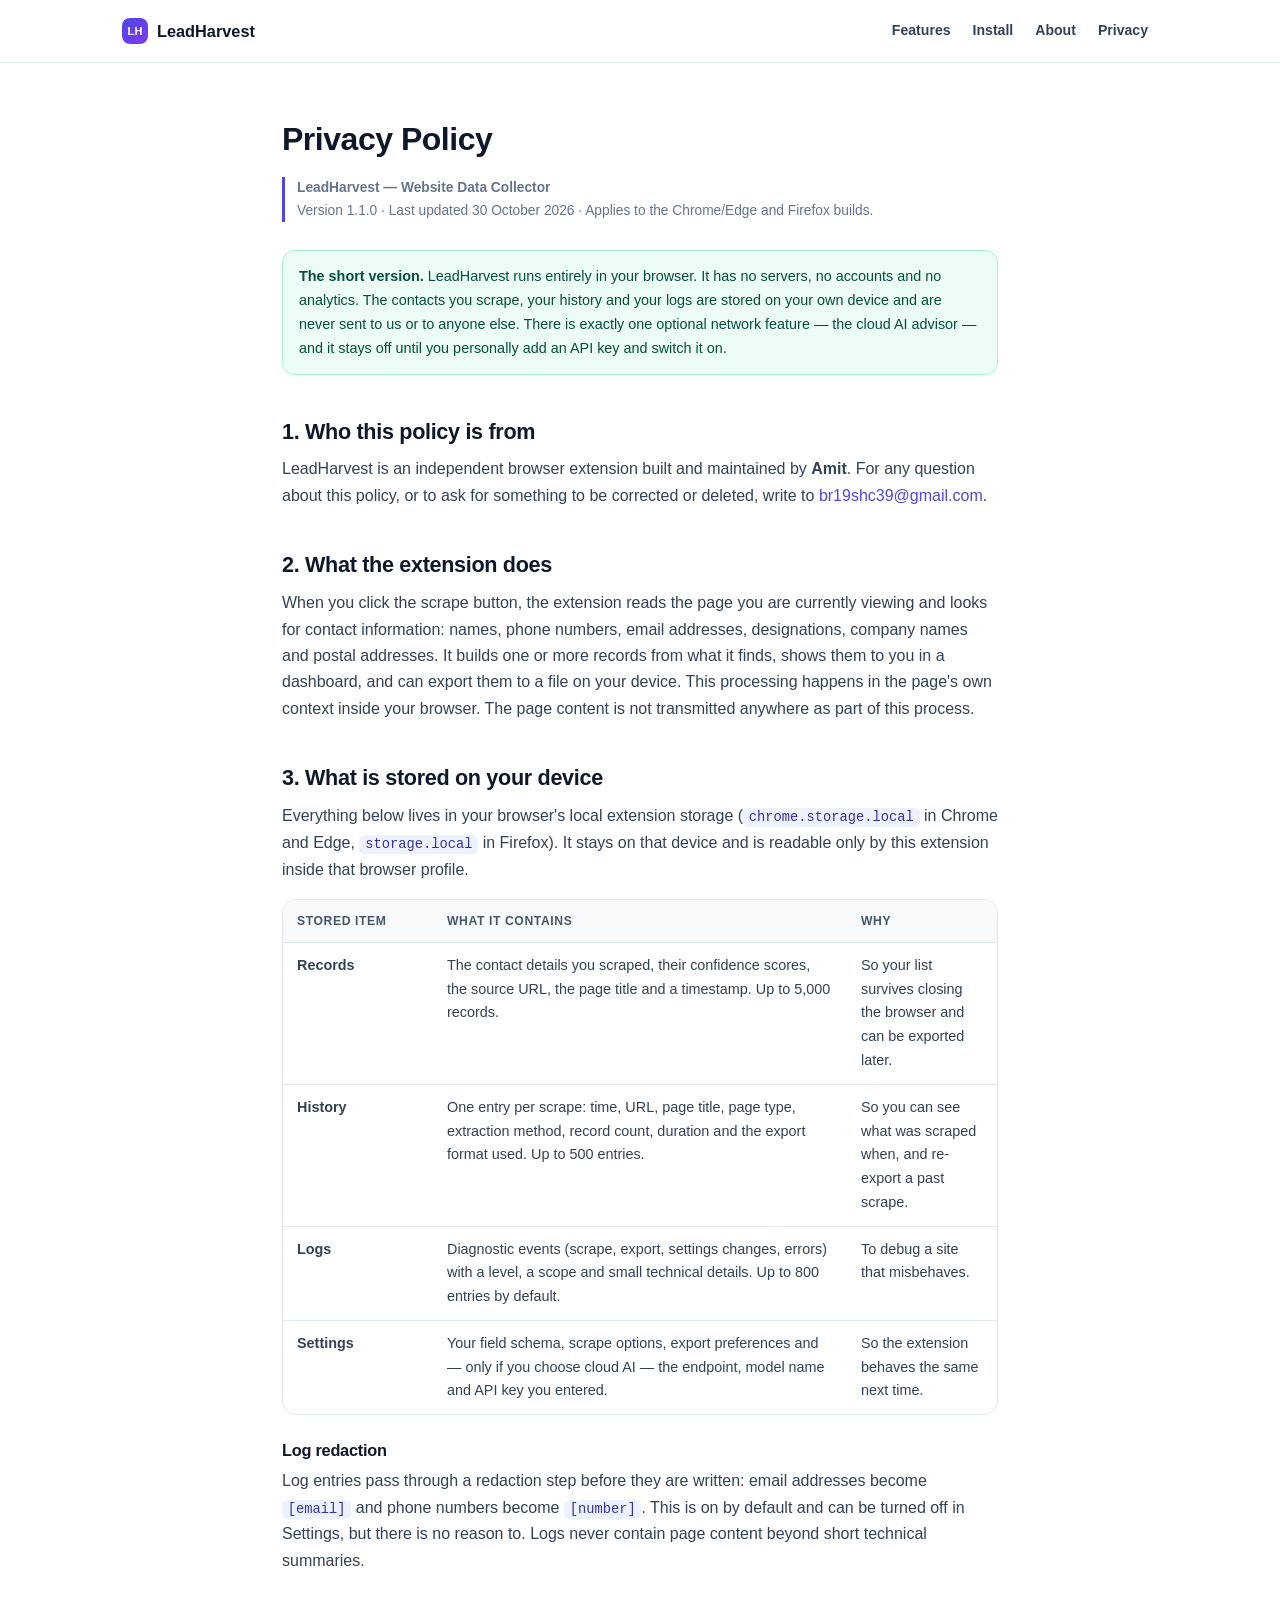
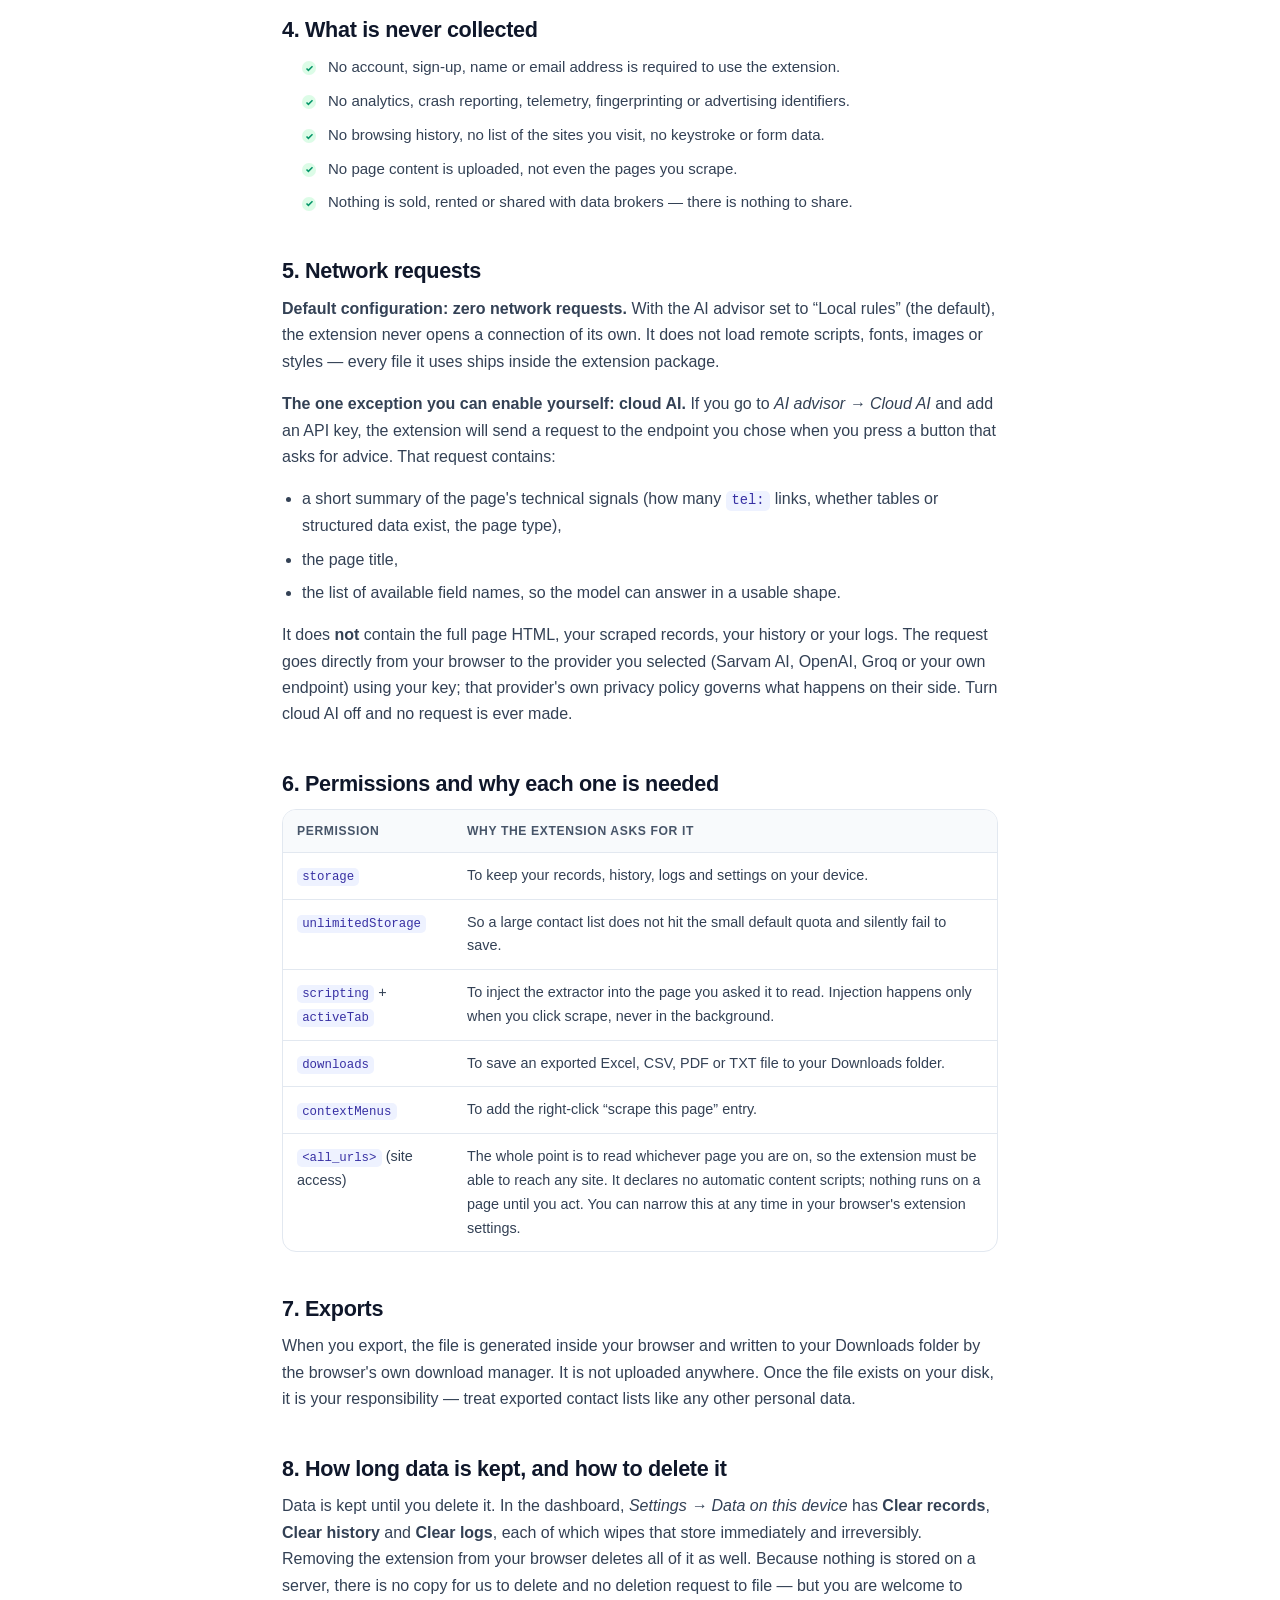
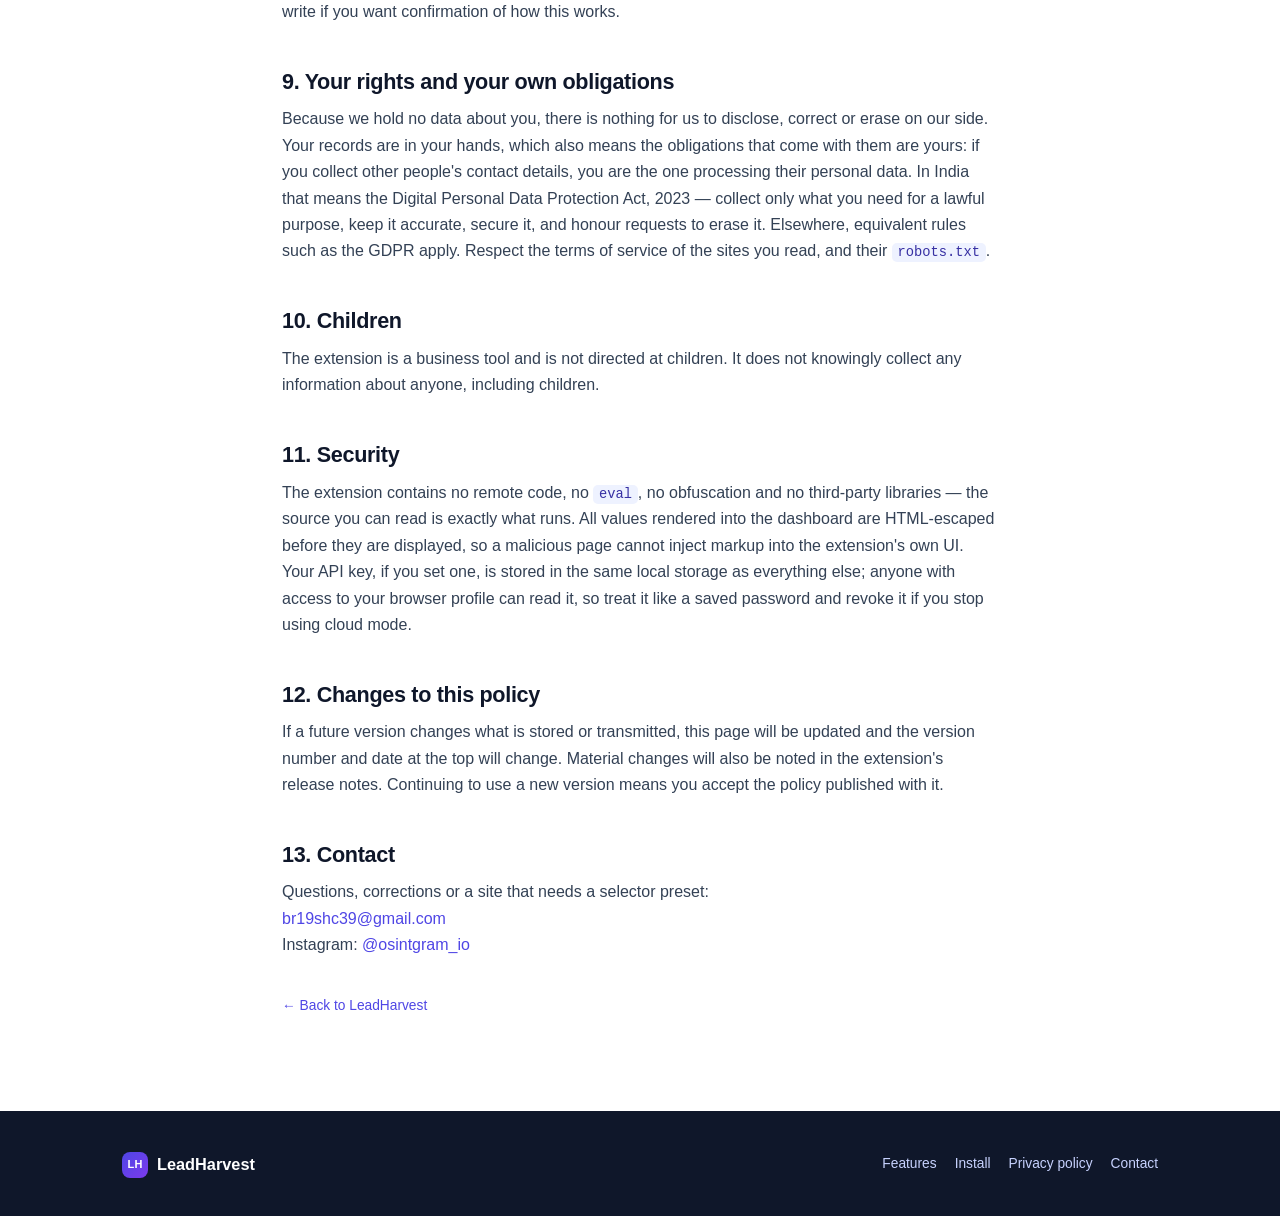
==== docs/privacy.html @ 771bff23 "LeadHarvest v1.1.0 — cross-browser extension, docs site, audit - Chrome 121+ / Firefox 140+ from a s" ====
<!doctype html>
<html lang="en">
<head>
<meta charset="utf-8">
<meta name="viewport" content="width=device-width,initial-scale=1">
<title>Privacy Policy — LeadHarvest</title>
<meta name="description" content="LeadHarvest privacy policy: what the extension stores on your device, what it never collects, and the single optional network request you can enable yourself.">
<meta name="theme-color" content="#4f46e5">
<link rel="icon" href="data:image/svg+xml,%3Csvg xmlns='http://www.w3.org/2000/svg' viewBox='0 0 64 64'%3E%3Crect width='64' height='64' rx='15' fill='%234f46e5'/%3E%3Cpath d='M14 17h36L37 34v13l-10 6V34z' fill='white'/%3E%3C/svg%3E">
<link rel="stylesheet" href="assets/style.css">
</head>
<body>

<header class="nav">
  <div class="wrap">
    <a class="brand" href="index.html"><span class="mark">LH</span> LeadHarvest</a>
    <nav>
      <a href="index.html#features">Features</a>
      <a href="index.html#install">Install</a>
      <a href="index.html#about">About</a>
      <a href="privacy.html">Privacy</a>
    </nav>
  </div>
</header>

<main class="doc">
  <h1 style="font-size:2rem">Privacy Policy</h1>
  <div class="updated">
    <b>LeadHarvest — Website Data Collector</b><br>
    Version 1.1.0 · Last updated 30 October 2026 · Applies to the Chrome/Edge and Firefox builds.
  </div>

  <div class="note green">
    <b>The short version.</b> LeadHarvest runs entirely in your browser. It has no servers, no accounts and no
    analytics. The contacts you scrape, your history and your logs are stored on your own device and are never
    sent to us or to anyone else. There is exactly one optional network feature — the cloud AI advisor — and it
    stays off until you personally add an API key and switch it on.
  </div>

  <h2>1. Who this policy is from</h2>
  <p>LeadHarvest is an independent browser extension built and maintained by <b>Amit</b>. For any question about
  this policy, or to ask for something to be corrected or deleted, write to
  <a href="mailto:br19shc39@gmail.com">br19shc39@gmail.com</a>.</p>

  <h2>2. What the extension does</h2>
  <p>When you click the scrape button, the extension reads the page you are currently viewing and looks for contact
  information: names, phone numbers, email addresses, designations, company names and postal addresses. It builds
  one or more records from what it finds, shows them to you in a dashboard, and can export them to a file on your
  device. This processing happens in the page's own context inside your browser. The page content is not
  transmitted anywhere as part of this process.</p>

  <h2>3. What is stored on your device</h2>
  <p>Everything below lives in your browser's local extension storage (<code>chrome.storage.local</code> in Chrome
  and Edge, <code>storage.local</code> in Firefox). It stays on that device and is readable only by this extension
  inside that browser profile.</p>

  <div class="tablewrap">
    <table>
      <thead><tr><th style="width:150px">Stored item</th><th>What it contains</th><th style="width:150px">Why</th></tr></thead>
      <tbody>
        <tr><td><b>Records</b></td><td>The contact details you scraped, their confidence scores, the source URL, the page title and a timestamp. Up to 5,000 records.</td><td>So your list survives closing the browser and can be exported later.</td></tr>
        <tr><td><b>History</b></td><td>One entry per scrape: time, URL, page title, page type, extraction method, record count, duration and the export format used. Up to 500 entries.</td><td>So you can see what was scraped when, and re-export a past scrape.</td></tr>
        <tr><td><b>Logs</b></td><td>Diagnostic events (scrape, export, settings changes, errors) with a level, a scope and small technical details. Up to 800 entries by default.</td><td>To debug a site that misbehaves.</td></tr>
        <tr><td><b>Settings</b></td><td>Your field schema, scrape options, export preferences and — only if you choose cloud AI — the endpoint, model name and API key you entered.</td><td>So the extension behaves the same next time.</td></tr>
      </tbody>
    </table>
  </div>

  <h3>Log redaction</h3>
  <p>Log entries pass through a redaction step before they are written: email addresses become
  <code>[email]</code> and phone numbers become <code>[number]</code>. This is on by default and can be turned off
  in Settings, but there is no reason to. Logs never contain page content beyond short technical summaries.</p>

  <h2>4. What is never collected</h2>
  <ul class="ticks">
    <li>No account, sign-up, name or email address is required to use the extension.</li>
    <li>No analytics, crash reporting, telemetry, fingerprinting or advertising identifiers.</li>
    <li>No browsing history, no list of the sites you visit, no keystroke or form data.</li>
    <li>No page content is uploaded, not even the pages you scrape.</li>
    <li>Nothing is sold, rented or shared with data brokers — there is nothing to share.</li>
  </ul>

  <h2>5. Network requests</h2>
  <p><b>Default configuration: zero network requests.</b> With the AI advisor set to “Local rules” (the default),
  the extension never opens a connection of its own. It does not load remote scripts, fonts, images or styles —
  every file it uses ships inside the extension package.</p>

  <p><b>The one exception you can enable yourself: cloud AI.</b> If you go to <i>AI advisor → Cloud AI</i> and add
  an API key, the extension will send a request to the endpoint you chose when you press a button that asks for
  advice. That request contains:</p>
  <ul>
    <li>a short summary of the page's technical signals (how many <code>tel:</code> links, whether tables or
      structured data exist, the page type),</li>
    <li>the page title,</li>
    <li>the list of available field names, so the model can answer in a usable shape.</li>
  </ul>
  <p>It does <b>not</b> contain the full page HTML, your scraped records, your history or your logs. The request goes
  directly from your browser to the provider you selected (Sarvam AI, OpenAI, Groq or your own endpoint) using your
  key; that provider's own privacy policy governs what happens on their side. Turn cloud AI off and no request is
  ever made.</p>

  <h2>6. Permissions and why each one is needed</h2>
  <div class="tablewrap">
    <table>
      <thead><tr><th style="width:170px">Permission</th><th>Why the extension asks for it</th></tr></thead>
      <tbody>
        <tr><td><code>storage</code></td><td>To keep your records, history, logs and settings on your device.</td></tr>
        <tr><td><code>unlimitedStorage</code></td><td>So a large contact list does not hit the small default quota and silently fail to save.</td></tr>
        <tr><td><code>scripting</code> + <code>activeTab</code></td><td>To inject the extractor into the page you asked it to read. Injection happens only when you click scrape, never in the background.</td></tr>
        <tr><td><code>downloads</code></td><td>To save an exported Excel, CSV, PDF or TXT file to your Downloads folder.</td></tr>
        <tr><td><code>contextMenus</code></td><td>To add the right-click “scrape this page” entry.</td></tr>
        <tr><td><code>&lt;all_urls&gt;</code> (site access)</td><td>The whole point is to read whichever page you are on, so the extension must be able to reach any site. It declares no automatic content scripts; nothing runs on a page until you act. You can narrow this at any time in your browser's extension settings.</td></tr>
      </tbody>
    </table>
  </div>

  <h2>7. Exports</h2>
  <p>When you export, the file is generated inside your browser and written to your Downloads folder by the
  browser's own download manager. It is not uploaded anywhere. Once the file exists on your disk, it is your
  responsibility — treat exported contact lists like any other personal data.</p>

  <h2>8. How long data is kept, and how to delete it</h2>
  <p>Data is kept until you delete it. In the dashboard, <i>Settings → Data on this device</i> has
  <b>Clear records</b>, <b>Clear history</b> and <b>Clear logs</b>, each of which wipes that store immediately and
  irreversibly. Removing the extension from your browser deletes all of it as well. Because nothing is stored on a
  server, there is no copy for us to delete and no deletion request to file — but you are welcome to write if you
  want confirmation of how this works.</p>

  <h2>9. Your rights and your own obligations</h2>
  <p>Because we hold no data about you, there is nothing for us to disclose, correct or erase on our side. Your
  records are in your hands, which also means the obligations that come with them are yours: if you collect other
  people's contact details, you are the one processing their personal data. In India that means the Digital
  Personal Data Protection Act, 2023 — collect only what you need for a lawful purpose, keep it accurate, secure
  it, and honour requests to erase it. Elsewhere, equivalent rules such as the GDPR apply. Respect the terms of
  service of the sites you read, and their <code>robots.txt</code>.</p>

  <h2>10. Children</h2>
  <p>The extension is a business tool and is not directed at children. It does not knowingly collect any
  information about anyone, including children.</p>

  <h2>11. Security</h2>
  <p>The extension contains no remote code, no <code>eval</code>, no obfuscation and no third-party libraries — the
  source you can read is exactly what runs. All values rendered into the dashboard are HTML-escaped before they are
  displayed, so a malicious page cannot inject markup into the extension's own UI. Your API key, if you set one, is
  stored in the same local storage as everything else; anyone with access to your browser profile can read it, so
  treat it like a saved password and revoke it if you stop using cloud mode.</p>

  <h2>12. Changes to this policy</h2>
  <p>If a future version changes what is stored or transmitted, this page will be updated and the version number
  and date at the top will change. Material changes will also be noted in the extension's release notes. Continuing
  to use a new version means you accept the policy published with it.</p>

  <h2>13. Contact</h2>
  <p>Questions, corrections or a site that needs a selector preset:<br>
  <a href="mailto:br19shc39@gmail.com">br19shc39@gmail.com</a><br>
  Instagram: <a href="https://www.instagram.com/osintgram_io/" target="_blank" rel="noopener me">@osintgram_io</a></p>

  <p class="small muted" style="margin-top:36px"><a href="index.html">← Back to LeadHarvest</a></p>
</main>

<footer>
  <div class="wrap frow">
    <div><a class="brand" href="index.html" style="color:#fff"><span class="mark">LH</span> LeadHarvest</a></div>
    <div class="small" style="display:flex;gap:18px;flex-wrap:wrap">
      <a href="index.html#features">Features</a>
      <a href="index.html#install">Install</a>
      <a href="privacy.html">Privacy policy</a>
      <a href="mailto:br19shc39@gmail.com">Contact</a>
    </div>
  </div>
</footer>

</body>
</html>
---- docs/assets/style.css ----
:root{
  --ink:#0f172a; --body:#334155; --muted:#64748b; --line:#e2e8f0; --bg:#ffffff; --soft:#f7f8fc;
  --brand:#4f46e5; --brand-2:#7c3aed; --ok:#059669; --warn:#b45309;
  --radius:14px; --max:1080px;
  --shadow:0 1px 2px rgba(15,23,42,.05),0 12px 32px rgba(15,23,42,.07);
}
*{box-sizing:border-box}
html{scroll-behavior:smooth}
body{margin:0;background:var(--bg);color:var(--body);
  font:16px/1.65 -apple-system,BlinkMacSystemFont,"Segoe UI",Roboto,"Helvetica Neue",Arial,sans-serif;
  -webkit-font-smoothing:antialiased}
h1,h2,h3,h4{color:var(--ink);line-height:1.25;margin:0 0 .5em;letter-spacing:-.015em}
h1{font-size:clamp(2rem,4.4vw,3.1rem);font-weight:800}
h2{font-size:clamp(1.5rem,2.6vw,2rem);font-weight:750}
h3{font-size:1.1rem;font-weight:700}
p{margin:0 0 1em}
a{color:var(--brand);text-decoration:none}
a:hover{text-decoration:underline}
code{font-family:ui-monospace,SFMono-Regular,Menlo,monospace;font-size:.86em;background:#eef2ff;color:#3730a3;padding:.15em .42em;border-radius:5px}
.wrap{max-width:var(--max);margin:0 auto;padding:0 22px}
.small{font-size:.86rem}
.muted{color:var(--muted)}

/* nav */
.nav{position:sticky;top:0;z-index:50;background:rgba(255,255,255,.92);backdrop-filter:blur(10px);border-bottom:1px solid var(--line)}
.nav .wrap{display:flex;align-items:center;gap:18px;height:62px}
.brand{display:flex;align-items:center;gap:9px;font-weight:800;color:var(--ink);font-size:1.02rem}
.brand:hover{text-decoration:none}
.mark{width:26px;height:26px;border-radius:8px;background:linear-gradient(135deg,var(--brand),var(--brand-2));
  display:grid;place-items:center;color:#fff;font-size:11px;font-weight:800;letter-spacing:.02em}
.nav nav{margin-left:auto;display:flex;gap:2px;flex-wrap:wrap}
.nav nav a{color:var(--body);font-size:.88rem;font-weight:600;padding:7px 10px;border-radius:8px}
.nav nav a:hover{background:var(--soft);text-decoration:none;color:var(--ink)}
@media(max-width:900px){.nav nav{display:none}}

/* buttons */
.btn{display:inline-flex;align-items:center;justify-content:center;gap:8px;padding:11px 18px;border-radius:10px;
  font-weight:650;font-size:.94rem;border:1px solid var(--line);background:#fff;color:var(--ink);cursor:pointer;transition:.15s}
.btn:hover{text-decoration:none;transform:translateY(-1px);box-shadow:var(--shadow)}
.btn.primary{background:var(--brand);border-color:var(--brand);color:#fff}
.btn.primary:hover{background:#4338ca}
.btn.ghost{background:transparent;color:#e2e8f0;border-color:rgba(255,255,255,.28)}
.btn.ghost:hover{background:rgba(255,255,255,.1)}

/* hero */
.hero{background:radial-gradient(1200px 500px at 12% -10%,#312e81 0%,transparent 60%),linear-gradient(160deg,#0f172a,#1e1b4b 70%);
  color:#cbd5e1;padding:76px 0 84px;position:relative;overflow:hidden}
.hero h1{color:#fff;max-width:20ch}
.hero .lead{font-size:1.12rem;max-width:60ch;color:#c7d2fe}
.hero .actions{display:flex;gap:12px;flex-wrap:wrap;margin:26px 0 22px}
.hero .meta{display:flex;gap:8px;flex-wrap:wrap}
.pill{font-size:.76rem;font-weight:700;letter-spacing:.02em;padding:5px 11px;border-radius:999px;
  background:rgba(255,255,255,.09);color:#e0e7ff;border:1px solid rgba(255,255,255,.14)}
.pill.ok{background:rgba(16,185,129,.16);color:#6ee7b7;border-color:rgba(16,185,129,.3)}
.hero-grid{display:grid;grid-template-columns:1.15fr .85fr;gap:40px;align-items:center}
@media(max-width:900px){.hero-grid{grid-template-columns:1fr}.hero{padding:52px 0 60px}}

/* fake app card (illustration, not a screenshot) */
.demo{background:#0b1220;border:1px solid rgba(255,255,255,.12);border-radius:16px;padding:14px;box-shadow:0 24px 60px rgba(0,0,0,.45)}
.demo .bar{display:flex;gap:5px;margin-bottom:12px}
.demo .dot{width:8px;height:8px;border-radius:50%;background:#334155}
.demo .row{display:flex;justify-content:space-between;gap:10px;padding:9px 11px;border-radius:9px;background:#111c31;margin-bottom:7px;font-size:.8rem}
.demo .row b{color:#fff;font-weight:650}
.demo .row span{color:#94a3b8}
.demo .tag{font-size:.66rem;font-weight:800;padding:2px 7px;border-radius:999px;background:#1e293b;color:#a5b4fc}
.demo .foot{display:flex;gap:6px;margin-top:12px}
.demo .foot span{flex:1;text-align:center;font-size:.7rem;font-weight:700;padding:7px 0;border-radius:7px;background:#1e293b;color:#c7d2fe}
.demo .foot span.on{background:var(--brand);color:#fff}

/* sections */
section.block{padding:64px 0;border-bottom:1px solid var(--line)}
section.block:nth-child(even){background:var(--soft)}
.eyebrow{display:inline-block;font-size:.76rem;font-weight:800;letter-spacing:.09em;text-transform:uppercase;color:var(--brand);margin-bottom:10px}
.section-head{max-width:64ch;margin-bottom:34px}
.section-head p{margin-bottom:0}

/* cards */
.grid{display:grid;gap:16px}
.grid.c2{grid-template-columns:repeat(2,1fr)}
.grid.c3{grid-template-columns:repeat(3,1fr)}
.grid.c4{grid-template-columns:repeat(4,1fr)}
@media(max-width:900px){.grid.c3,.grid.c4{grid-template-columns:repeat(2,1fr)}}
@media(max-width:640px){.grid.c2,.grid.c3,.grid.c4{grid-template-columns:1fr}}
.card{background:#fff;border:1px solid var(--line);border-radius:var(--radius);padding:20px;box-shadow:var(--shadow)}
.card h3{margin-bottom:6px}
.card p{margin:0;font-size:.92rem;color:var(--body)}
.card .num{display:inline-grid;place-items:center;width:26px;height:26px;border-radius:8px;background:#eef2ff;color:#3730a3;
  font-size:.78rem;font-weight:800;margin-bottom:10px}
.card .ico{font-size:1.2rem;margin-bottom:8px;display:block}

/* tables */
.tablewrap{overflow-x:auto;border:1px solid var(--line);border-radius:var(--radius);background:#fff}
table{width:100%;border-collapse:collapse;font-size:.9rem;min-width:560px}
th,td{text-align:left;padding:11px 14px;border-bottom:1px solid var(--line);vertical-align:top}
th{background:#f8fafc;font-size:.76rem;text-transform:uppercase;letter-spacing:.05em;color:#475569;font-weight:800}
tr:last-child td{border-bottom:0}
td code{white-space:nowrap}

/* lists */
ul.ticks{list-style:none;padding:0;margin:0}
ul.ticks li{position:relative;padding-left:26px;margin-bottom:9px;font-size:.94rem}
ul.ticks li::before{content:"";position:absolute;left:0;top:.42em;width:14px;height:14px;border-radius:50%;
  background:#dcfce7 url("data:image/svg+xml;charset=utf-8,%3Csvg xmlns='http://www.w3.org/2000/svg' viewBox='0 0 24 24' fill='none' stroke='%23059669' stroke-width='4'%3E%3Cpath d='M20 6L9 17l-5-5'/%3E%3C/svg%3E") center/9px no-repeat}
ul.cross li::before{background-color:#fee2e2;background-image:url("data:image/svg+xml;charset=utf-8,%3Csvg xmlns='http://www.w3.org/2000/svg' viewBox='0 0 24 24' fill='none' stroke='%23b91c1c' stroke-width='4'%3E%3Cpath d='M18 6L6 18M6 6l12 12'/%3E%3C/svg%3E")}

/* steps */
ol.steps{counter-reset:s;list-style:none;padding:0;margin:0}
ol.steps li{counter-increment:s;position:relative;padding-left:46px;margin-bottom:18px}
ol.steps li::before{content:counter(s);position:absolute;left:0;top:-2px;width:30px;height:30px;border-radius:10px;
  background:var(--brand);color:#fff;display:grid;place-items:center;font-weight:800;font-size:.86rem}
ol.steps b{color:var(--ink)}

/* faq */
details{background:#fff;border:1px solid var(--line);border-radius:12px;padding:0;margin-bottom:10px;overflow:hidden}
details summary{cursor:pointer;padding:15px 18px;font-weight:700;color:var(--ink);list-style:none;display:flex;justify-content:space-between;gap:12px}
details summary::-webkit-details-marker{display:none}
details summary::after{content:"+";color:var(--brand);font-weight:800;font-size:1.15rem;line-height:1}
details[open] summary::after{content:"–"}
details .inner{padding:0 18px 16px;font-size:.94rem}
details .inner p:last-child{margin-bottom:0}

/* about */
.about{display:grid;grid-template-columns:1.3fr .7fr;gap:28px;align-items:start}
@media(max-width:820px){.about{grid-template-columns:1fr}}
.creator{background:#fff;border:1px solid var(--line);border-radius:var(--radius);padding:24px;box-shadow:var(--shadow)}
.avatar{width:54px;height:54px;border-radius:16px;background:linear-gradient(135deg,var(--brand),var(--brand-2));
  color:#fff;display:grid;place-items:center;font-weight:800;font-size:1.15rem;margin-bottom:14px}
.linklist{list-style:none;padding:0;margin:14px 0 0}
.linklist li{display:flex;align-items:center;gap:10px;padding:9px 0;border-top:1px solid var(--line);font-size:.92rem}
.linklist li:first-child{border-top:0}
.linklist .lbl{color:var(--muted);font-weight:600;min-width:78px;font-size:.84rem}
.note{background:#fffbeb;border:1px solid #fde68a;border-radius:12px;padding:14px 16px;font-size:.9rem;color:#78350f}
.note.blue{background:#eef2ff;border-color:#c7d2fe;color:#312e81}
.note.green{background:#ecfdf5;border-color:#a7f3d0;color:#064e3b}

footer{background:#0f172a;color:#94a3b8;padding:40px 0;font-size:.88rem}
footer a{color:#c7d2fe}
footer .frow{display:flex;justify-content:space-between;gap:20px;flex-wrap:wrap;align-items:center}

/* privacy page */
.doc{max-width:760px;margin:0 auto;padding:56px 22px 80px}
.doc h2{margin-top:2em;font-size:1.35rem}
.doc h3{margin-top:1.5em;font-size:1.02rem}
.doc ul{padding-left:20px}
.doc li{margin-bottom:7px}
.doc table{min-width:0}
.doc .updated{font-size:.86rem;color:var(--muted);border-left:3px solid var(--brand);padding-left:12px;margin:18px 0 28px}
.skip{position:absolute;left:-9999px}
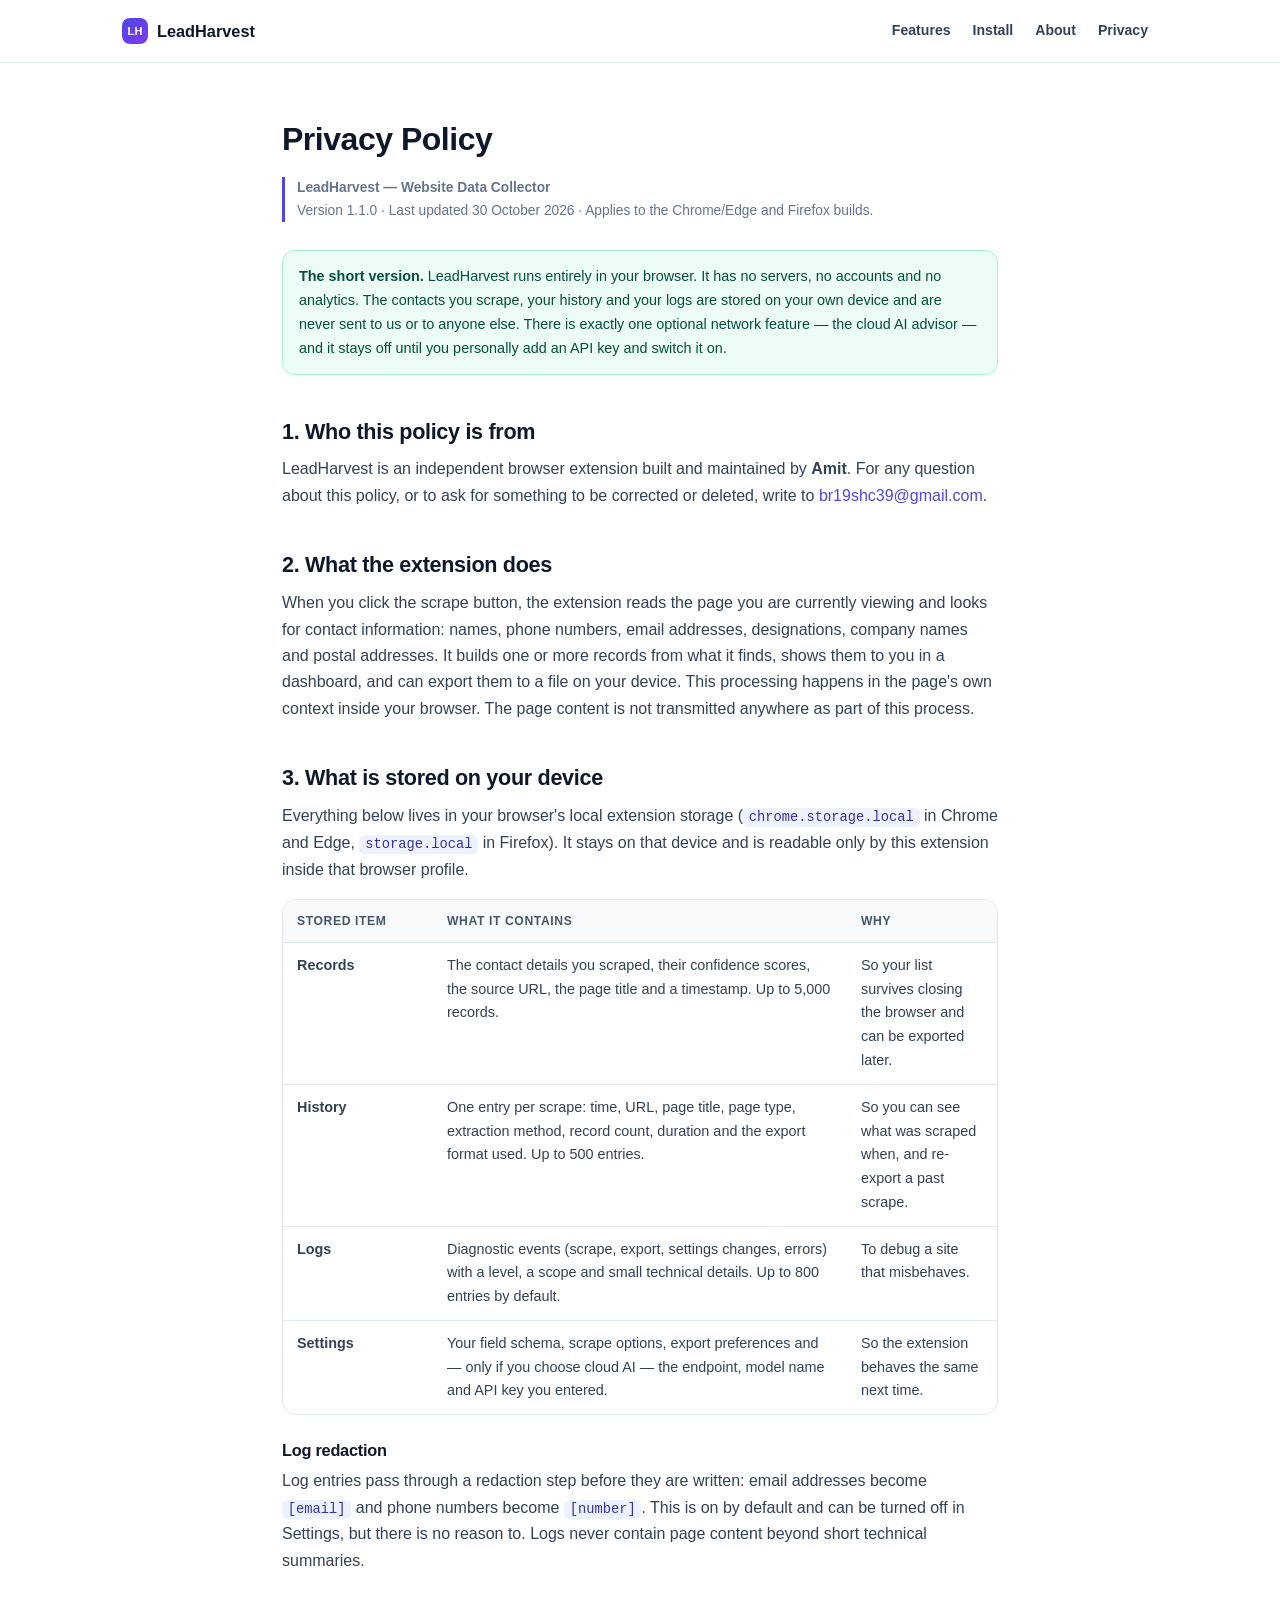
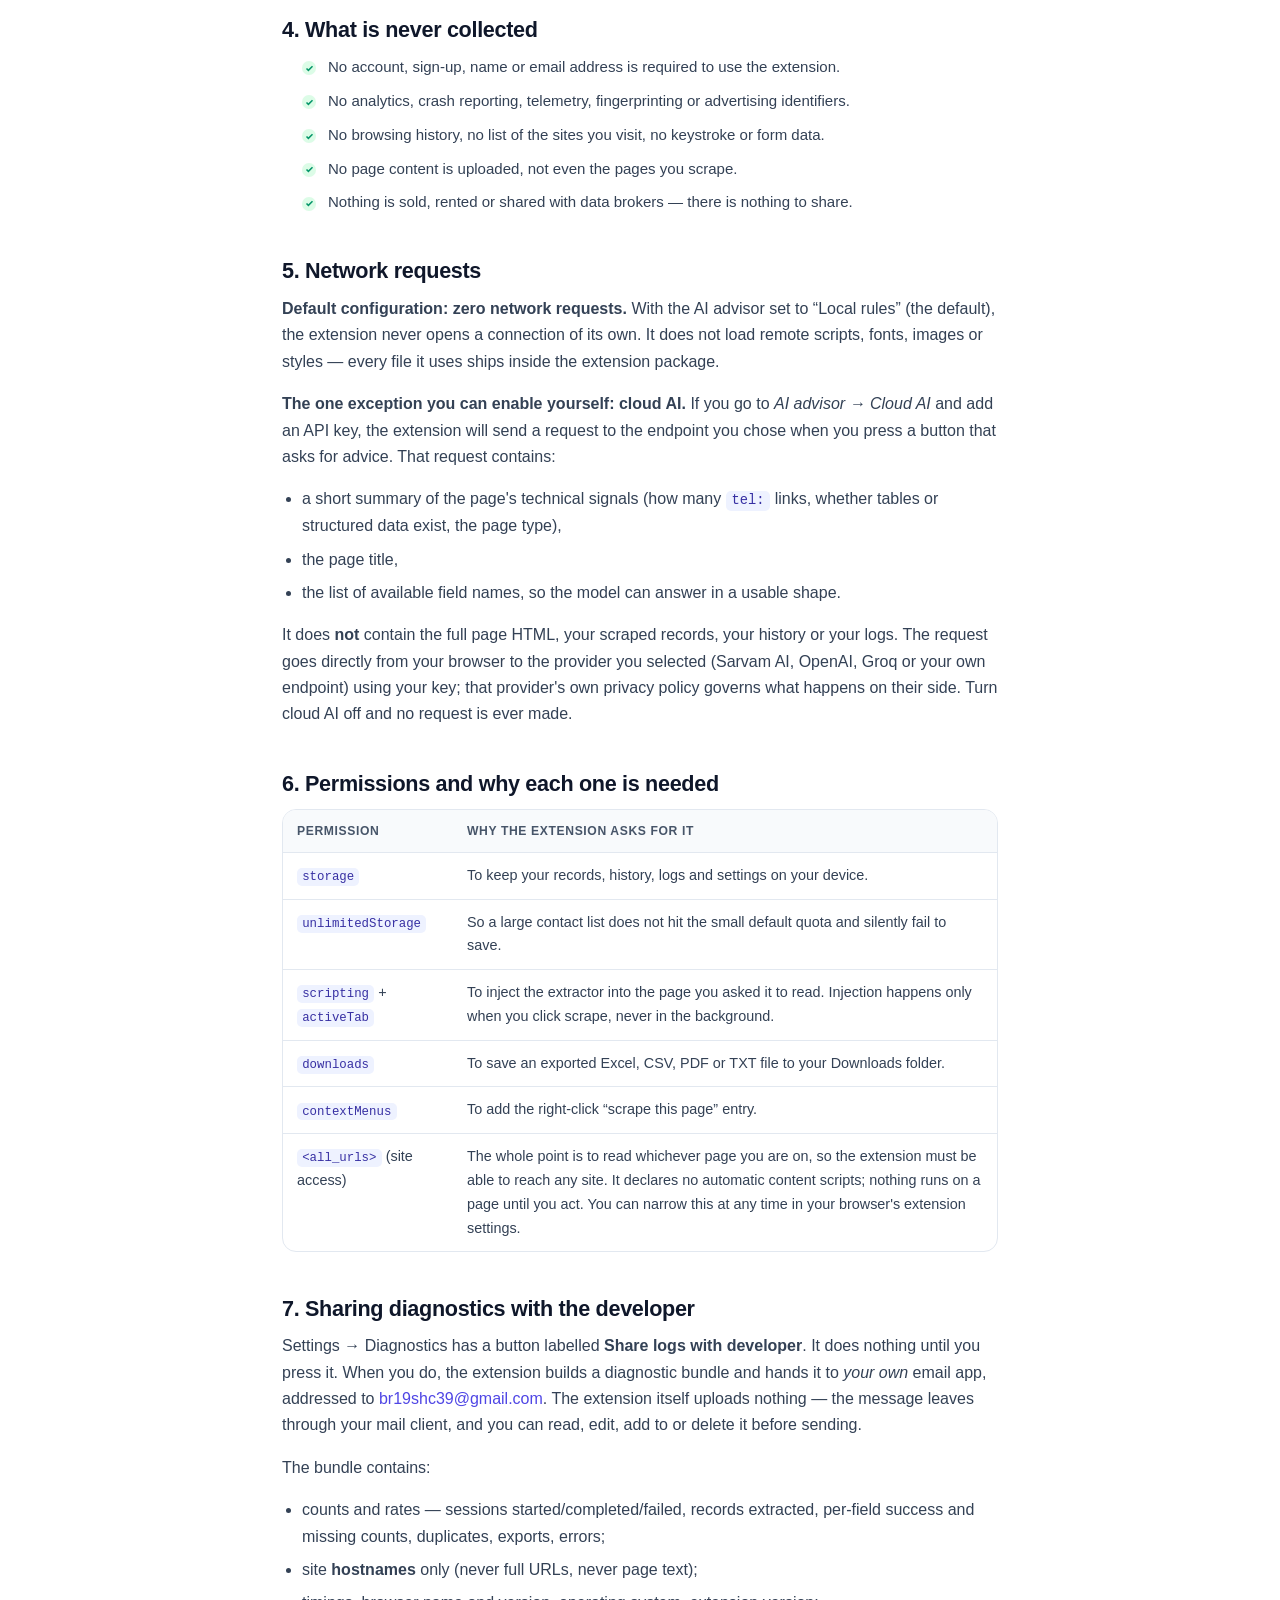
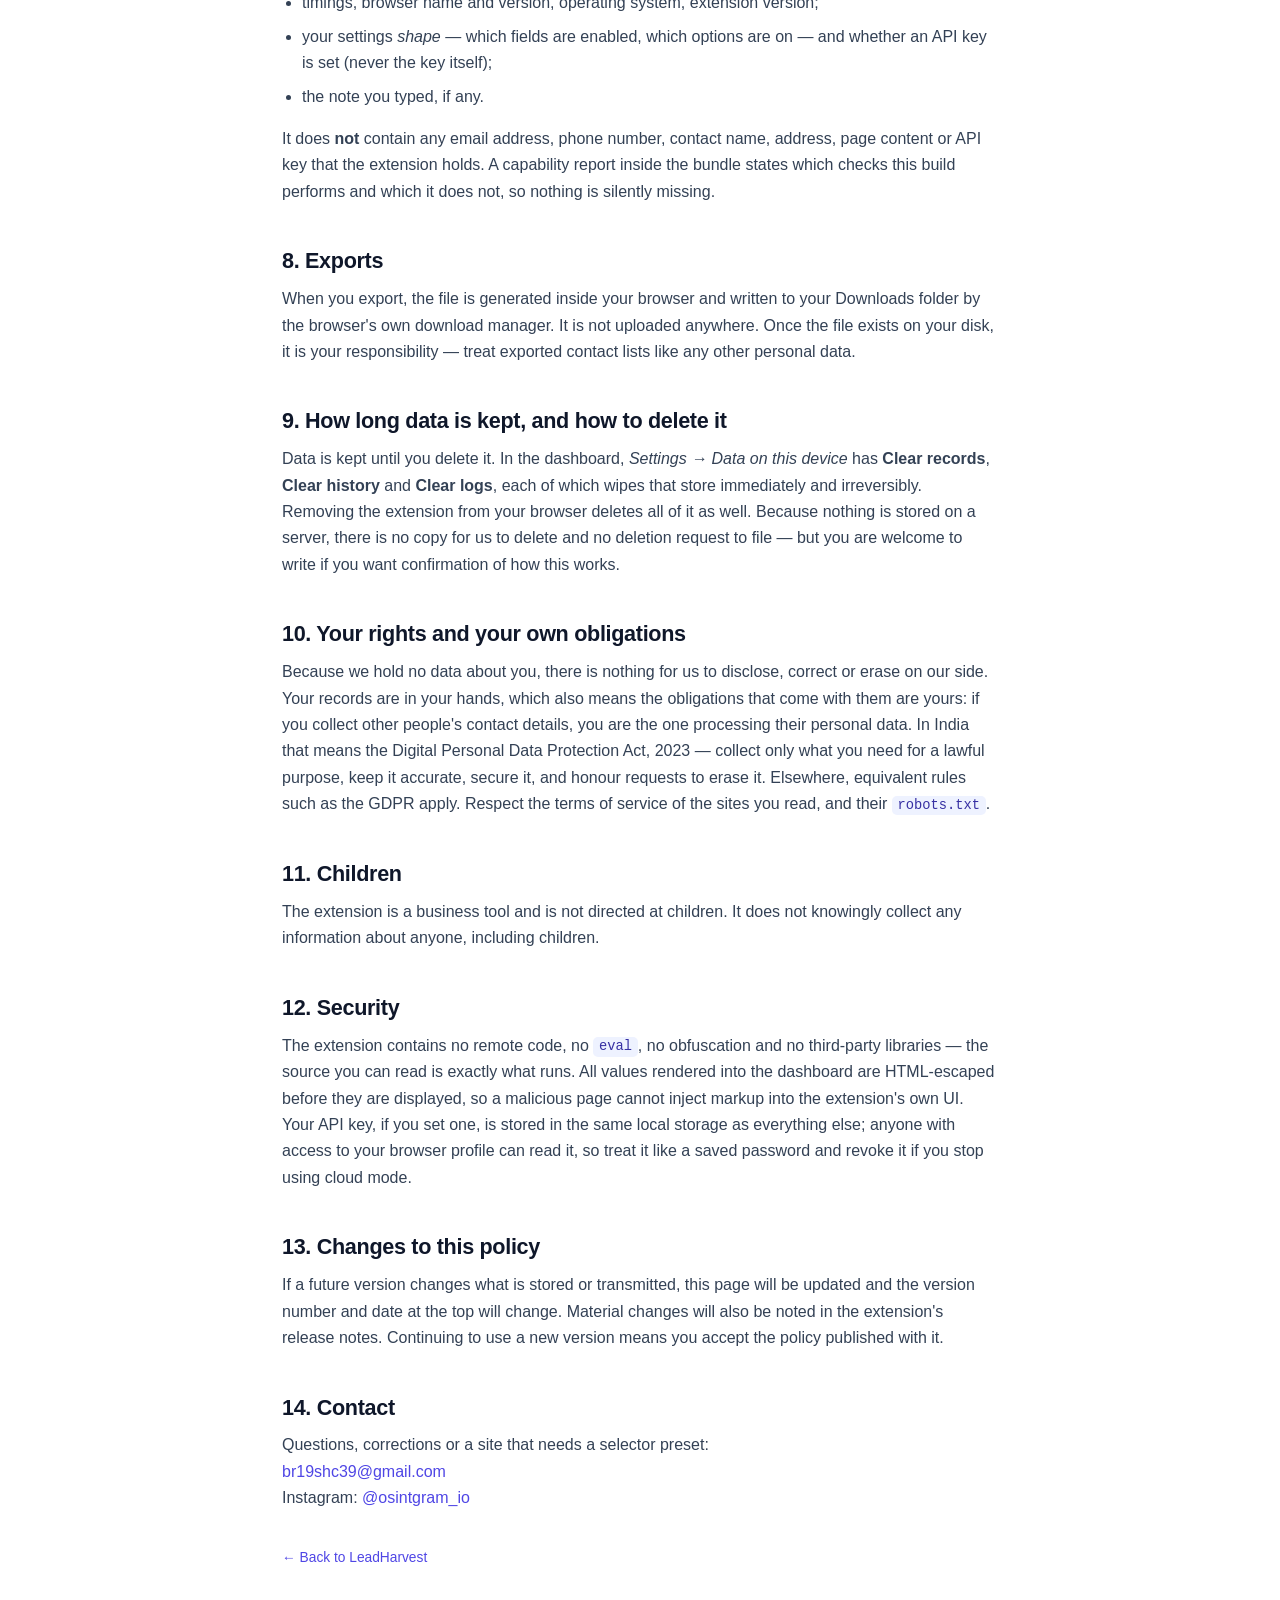
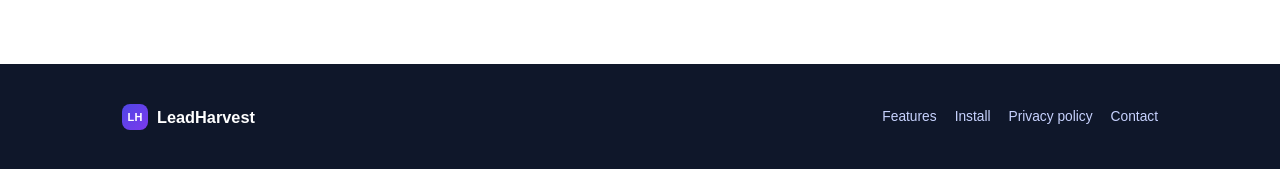
==== commit 7a47189c: "feat(telemetry): full diagnostic logging + share logs with developer (v1.2.0) - LeadTelemetry: 57 ev" ====
--- a/docs/privacy.html
+++ b/docs/privacy.html
@@ -114,19 +114,32 @@
     </table>
   </div>
 
-  <h2>7. Exports</h2>
+  <h2>7. Sharing diagnostics with the developer</h2>
+  <p>Settings → Diagnostics has a button labelled <b>Share logs with developer</b>. It does nothing until you press it. When you do, the extension builds a diagnostic bundle and hands it to <i>your own</i> email app, addressed to
+  <a href="mailto:br19shc39@gmail.com">br19shc39@gmail.com</a>. The extension itself uploads nothing — the message leaves through your mail client, and you can read, edit, add to or delete it before sending.</p>
+  <p>The bundle contains:</p>
+  <ul>
+    <li>counts and rates — sessions started/completed/failed, records extracted, per-field success and missing counts, duplicates, exports, errors;</li>
+    <li>site <b>hostnames</b> only (never full URLs, never page text);</li>
+    <li>timings, browser name and version, operating system, extension version;</li>
+    <li>your settings <i>shape</i> — which fields are enabled, which options are on — and whether an API key is set (never the key itself);</li>
+    <li>the note you typed, if any.</li>
+  </ul>
+  <p>It does <b>not</b> contain any email address, phone number, contact name, address, page content or API key that the extension holds. A capability report inside the bundle states which checks this build performs and which it does not, so nothing is silently missing.</p>
+
+  <h2>8. Exports</h2>
   <p>When you export, the file is generated inside your browser and written to your Downloads folder by the
   browser's own download manager. It is not uploaded anywhere. Once the file exists on your disk, it is your
   responsibility — treat exported contact lists like any other personal data.</p>
 
-  <h2>8. How long data is kept, and how to delete it</h2>
+  <h2>9. How long data is kept, and how to delete it</h2>
   <p>Data is kept until you delete it. In the dashboard, <i>Settings → Data on this device</i> has
   <b>Clear records</b>, <b>Clear history</b> and <b>Clear logs</b>, each of which wipes that store immediately and
   irreversibly. Removing the extension from your browser deletes all of it as well. Because nothing is stored on a
   server, there is no copy for us to delete and no deletion request to file — but you are welcome to write if you
   want confirmation of how this works.</p>
 
-  <h2>9. Your rights and your own obligations</h2>
+  <h2>10. Your rights and your own obligations</h2>
   <p>Because we hold no data about you, there is nothing for us to disclose, correct or erase on our side. Your
   records are in your hands, which also means the obligations that come with them are yours: if you collect other
   people's contact details, you are the one processing their personal data. In India that means the Digital
@@ -134,23 +147,23 @@
   it, and honour requests to erase it. Elsewhere, equivalent rules such as the GDPR apply. Respect the terms of
   service of the sites you read, and their <code>robots.txt</code>.</p>
 
-  <h2>10. Children</h2>
+  <h2>11. Children</h2>
   <p>The extension is a business tool and is not directed at children. It does not knowingly collect any
   information about anyone, including children.</p>
 
-  <h2>11. Security</h2>
+  <h2>12. Security</h2>
   <p>The extension contains no remote code, no <code>eval</code>, no obfuscation and no third-party libraries — the
   source you can read is exactly what runs. All values rendered into the dashboard are HTML-escaped before they are
   displayed, so a malicious page cannot inject markup into the extension's own UI. Your API key, if you set one, is
   stored in the same local storage as everything else; anyone with access to your browser profile can read it, so
   treat it like a saved password and revoke it if you stop using cloud mode.</p>
 
-  <h2>12. Changes to this policy</h2>
+  <h2>13. Changes to this policy</h2>
   <p>If a future version changes what is stored or transmitted, this page will be updated and the version number
   and date at the top will change. Material changes will also be noted in the extension's release notes. Continuing
   to use a new version means you accept the policy published with it.</p>
 
-  <h2>13. Contact</h2>
+  <h2>14. Contact</h2>
   <p>Questions, corrections or a site that needs a selector preset:<br>
   <a href="mailto:br19shc39@gmail.com">br19shc39@gmail.com</a><br>
   Instagram: <a href="https://www.instagram.com/osintgram_io/" target="_blank" rel="noopener me">@osintgram_io</a></p>
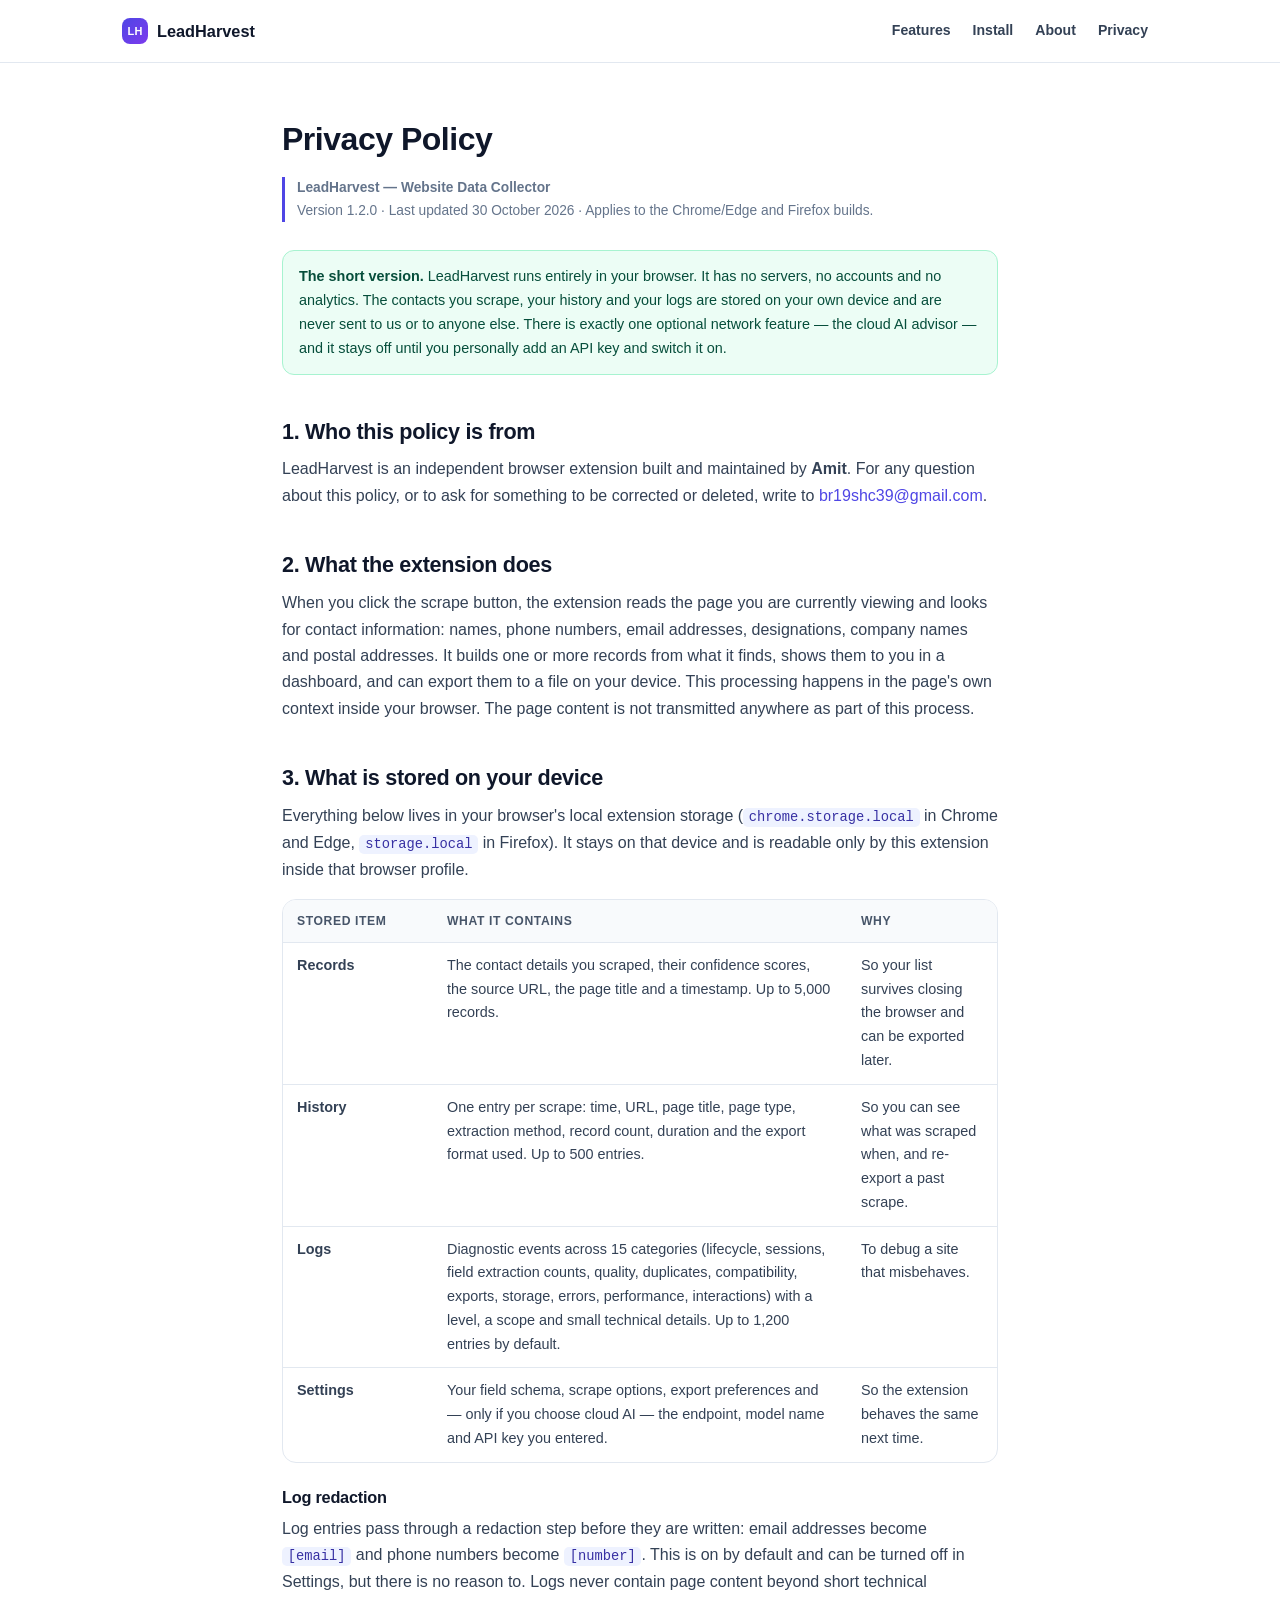
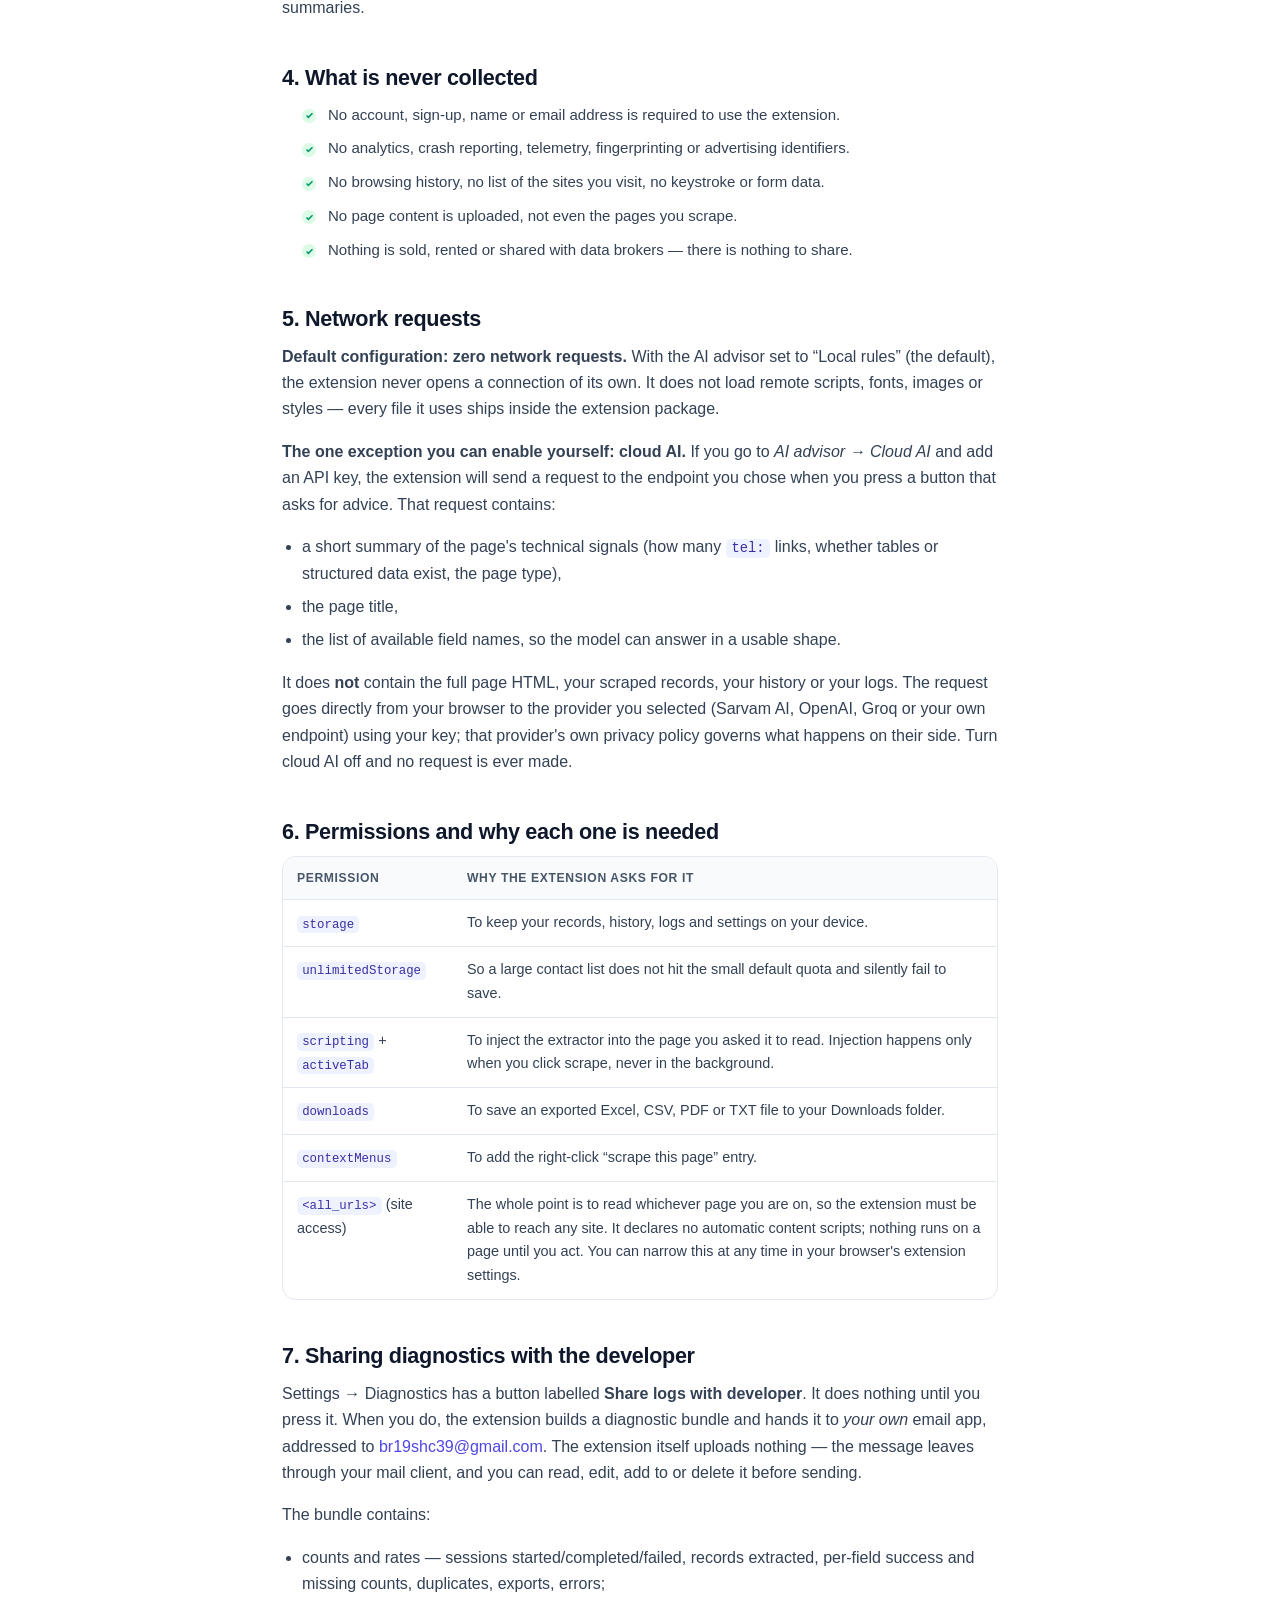
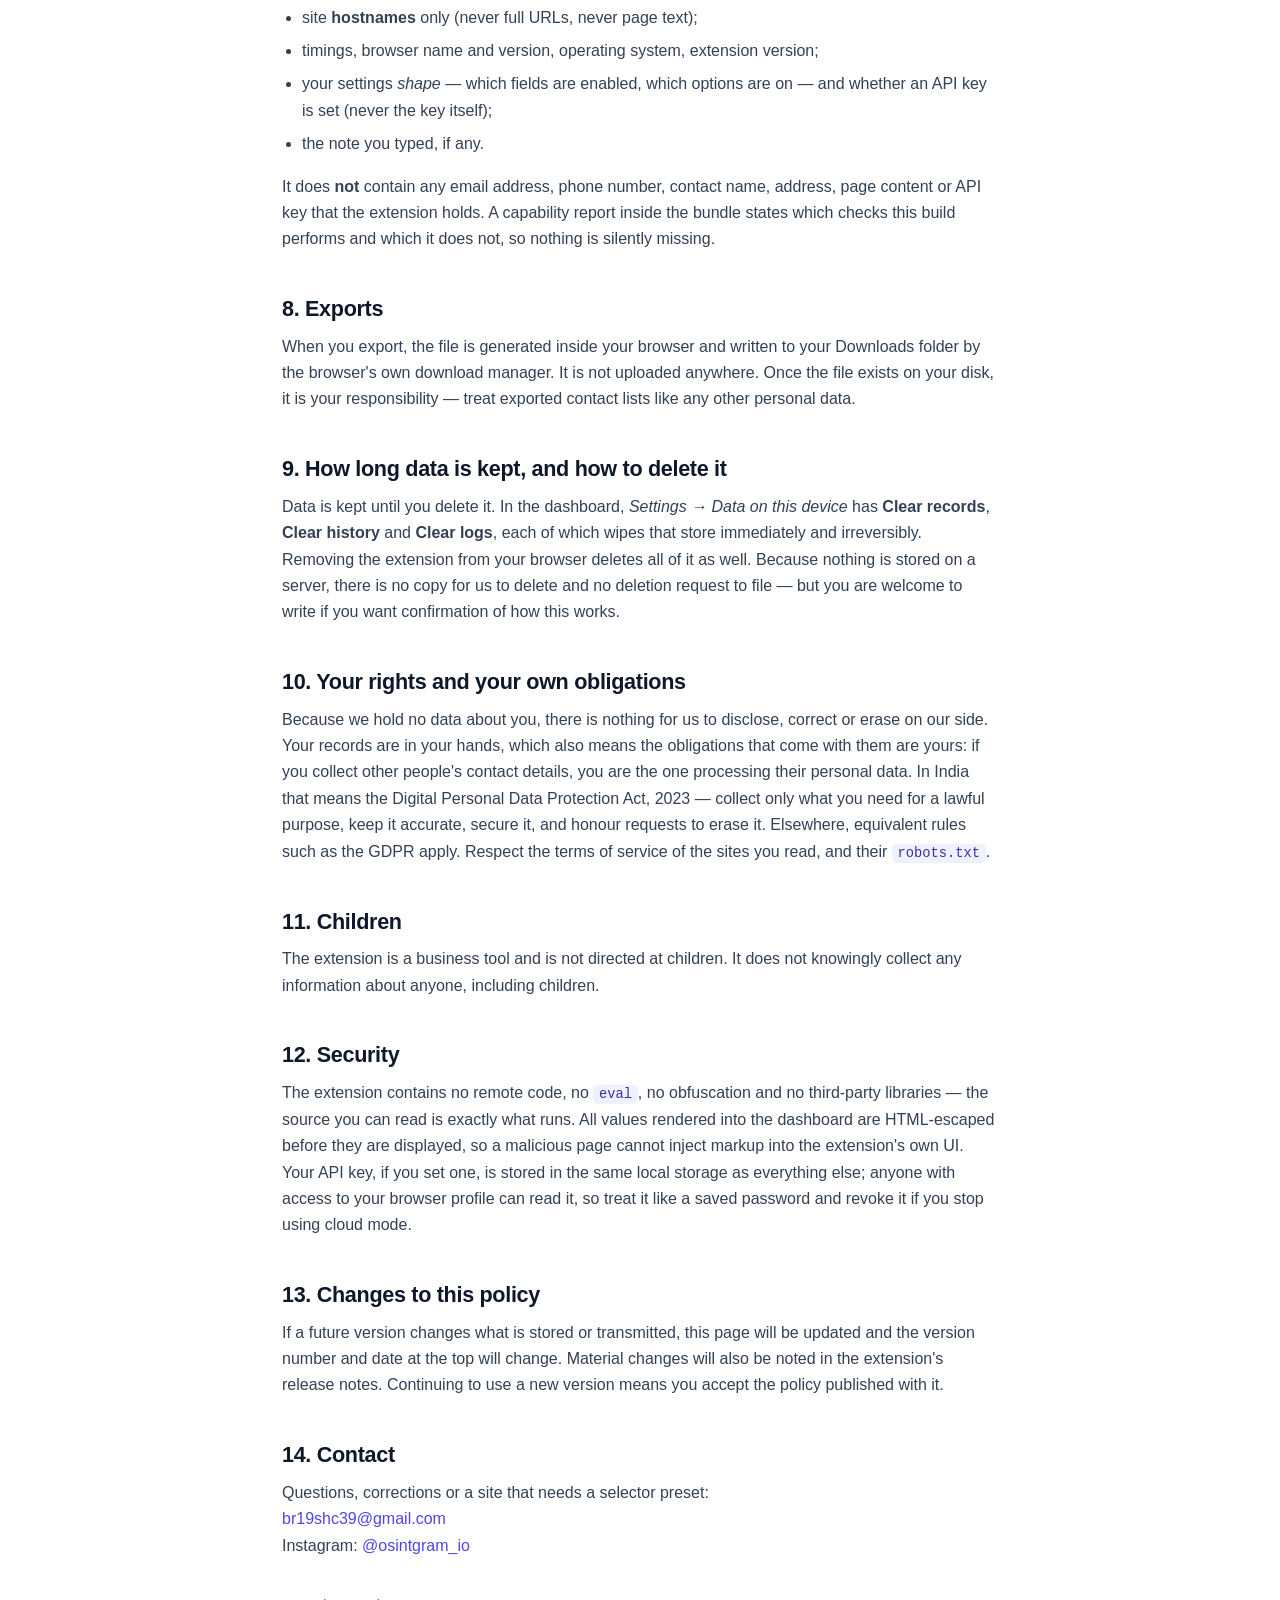
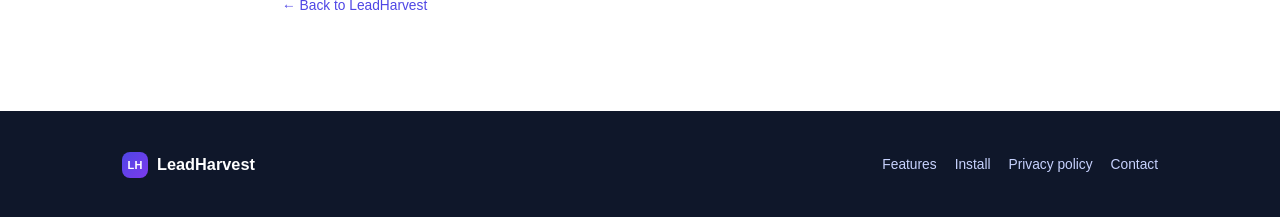
==== commit f057bf4a: "docs: version strings to 1.2.0; log retention default 1200" ====
--- a/docs/privacy.html
+++ b/docs/privacy.html
@@ -27,7 +27,7 @@
   <h1 style="font-size:2rem">Privacy Policy</h1>
   <div class="updated">
     <b>LeadHarvest — Website Data Collector</b><br>
-    Version 1.1.0 · Last updated 30 October 2026 · Applies to the Chrome/Edge and Firefox builds.
+    Version 1.2.0 · Last updated 30 October 2026 · Applies to the Chrome/Edge and Firefox builds.
   </div>
 
   <div class="note green">
@@ -60,7 +60,7 @@
       <tbody>
         <tr><td><b>Records</b></td><td>The contact details you scraped, their confidence scores, the source URL, the page title and a timestamp. Up to 5,000 records.</td><td>So your list survives closing the browser and can be exported later.</td></tr>
         <tr><td><b>History</b></td><td>One entry per scrape: time, URL, page title, page type, extraction method, record count, duration and the export format used. Up to 500 entries.</td><td>So you can see what was scraped when, and re-export a past scrape.</td></tr>
-        <tr><td><b>Logs</b></td><td>Diagnostic events (scrape, export, settings changes, errors) with a level, a scope and small technical details. Up to 800 entries by default.</td><td>To debug a site that misbehaves.</td></tr>
+        <tr><td><b>Logs</b></td><td>Diagnostic events across 15 categories (lifecycle, sessions, field extraction counts, quality, duplicates, compatibility, exports, storage, errors, performance, interactions) with a level, a scope and small technical details. Up to 1,200 entries by default.</td><td>To debug a site that misbehaves.</td></tr>
         <tr><td><b>Settings</b></td><td>Your field schema, scrape options, export preferences and — only if you choose cloud AI — the endpoint, model name and API key you entered.</td><td>So the extension behaves the same next time.</td></tr>
       </tbody>
     </table>
